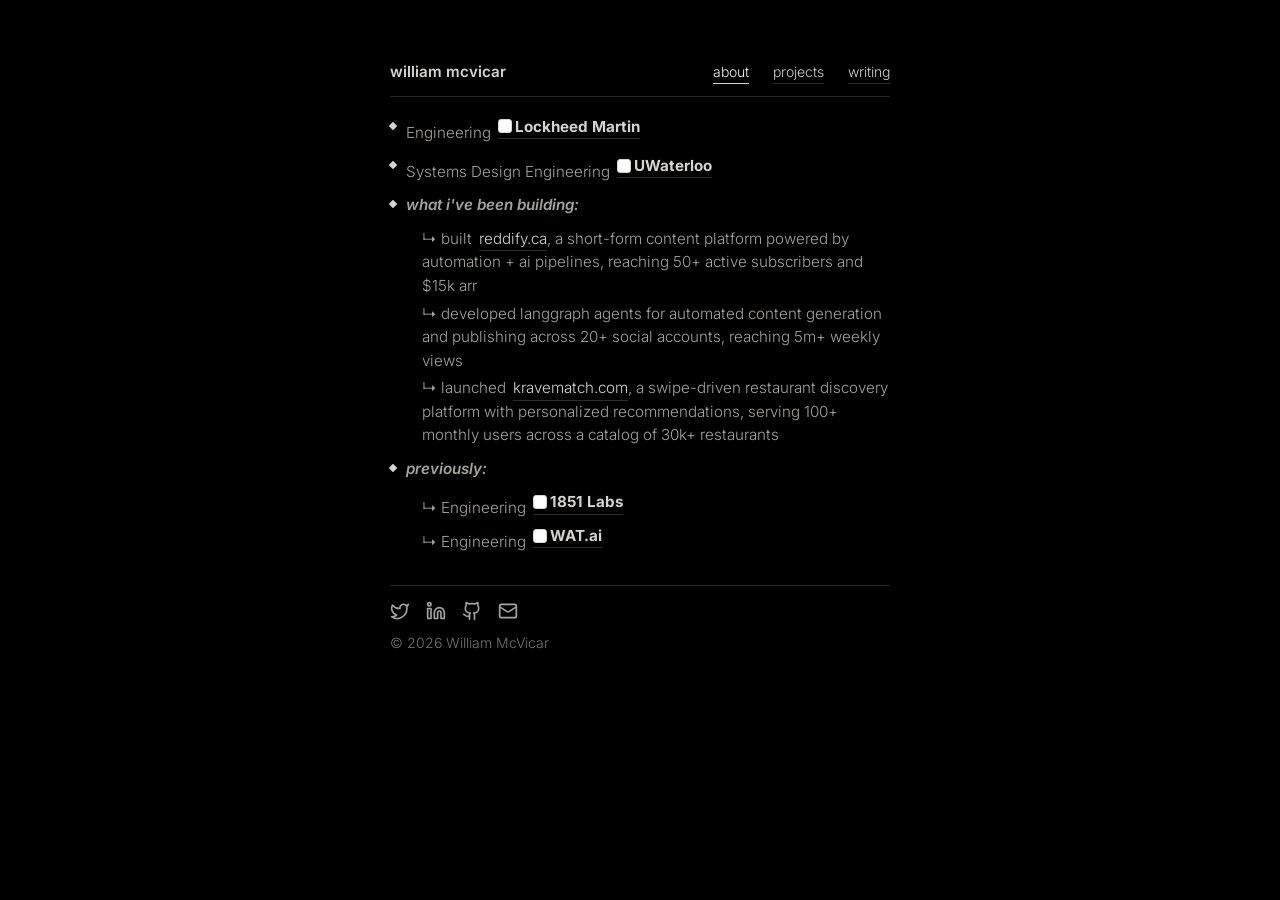
==== index.html @ 71a006a6 "Updated personal website" ====
<!doctype html>
<html lang="en">
  <head>
    <meta charset="UTF-8" />
    <meta name="viewport" content="width=device-width, initial-scale=1.0" />
    <title>William McVicar</title>
    <meta
      name="description"
      content="William McVicar - software engineer focused on AI and product-driven systems."
    />
    <link rel="canonical" href="https://wmcvicar.me" />
    <meta property="og:title" content="William McVicar | Software Engineer" />
    <meta
      property="og:description"
      content="Software engineer focused on AI and product-driven systems."
    />
    <meta property="og:url" content="https://wmcvicar.me" />
    <meta property="og:type" content="website" />
    <meta name="twitter:card" content="summary" />
    <meta name="twitter:title" content="William McVicar | Software Engineer" />
    <meta
      name="twitter:description"
      content="Software engineer focused on AI and product-driven systems."
    />
    <link rel="icon" href="/favicon.svg" type="image/svg+xml" />
    <link rel="preconnect" href="https://fonts.googleapis.com" />
    <link rel="preconnect" href="https://fonts.gstatic.com" crossorigin />
    <link
      href="https://fonts.googleapis.com/css2?family=Inter:wght@400;500;600;700&amp;display=swap"
      rel="stylesheet"
    />
    <link rel="stylesheet" href="./styles.css" />
  </head>
  <body>
    <div class="page">
      <header class="topbar">
        <a class="site-title" href="/">william mcvicar</a>
        <nav>
          <a class="animated-link is-active" href="/">about</a>
          <a class="animated-link" href="/projects/">projects</a>
          <a class="animated-link" href="/blog/">writing</a>
        </nav>
      </header>

      <main>
        <section id="about" class="content">
          <h1 class="sr-only">about william mcvicar</h1>
          <div class="group-block single-line-block">
            <p class="single-line">
              Engineering
              <a
                class="company-link animated-link"
                href="https://www.lockheedmartin.com/en-ca/index.html"
                target="_blank"
                rel="noreferrer"
                ><img
                  class="link-icon"
                  src="https://www.google.com/s2/favicons?sz=64&amp;domain=lockheedmartin.com"
                  alt=""
                /><strong>Lockheed Martin</strong></a
              >
            </p>
          </div>

          <div class="group-block single-line-block">
            <p class="single-line">
              Systems Design Engineering
              <a
                class="company-link animated-link"
                href="https://uwaterloo.ca/"
                target="_blank"
                rel="noreferrer"
                ><img
                  class="link-icon"
                  src="https://www.google.com/s2/favicons?sz=64&amp;domain=uwaterloo.ca"
                  alt=""
                /><strong>UWaterloo</strong></a
              >
            </p>
          </div>

          <div class="group-block">
            <p class="group-label">what i've been building:</p>
            <div class="project-lines">
              <p>
                ↳ built
                <a
                  class="company-link animated-link"
                  href="https://reddify.ca/"
                  target="_blank"
                  rel="noreferrer"
                  >reddify.ca</a
                >, a short-form content platform powered by automation + ai
                pipelines, reaching 50+ active subscribers and $15k arr
              </p>
              <p>
                ↳ developed langgraph agents for automated content generation
                and publishing across 20+ social accounts, reaching 5m+ weekly
                views
              </p>
              <p>
                ↳ launched
                <a
                  class="company-link animated-link"
                  href="https://kravematch.com"
                  target="_blank"
                  rel="noreferrer"
                  >kravematch.com</a
                >, a swipe-driven restaurant discovery platform with
                personalized recommendations, serving 100+ monthly users across
                a catalog of 30k+ restaurants
              </p>
            </div>
          </div>

          <div class="group-block" id="experience">
            <p class="group-label">previously:</p>
            <div class="experience-lines">
              <p>
                ↳ Engineering
                <a
                  class="company-link animated-link"
                  href="https://1851labs.com/"
                  target="_blank"
                  rel="noreferrer"
                  ><img
                    class="link-icon"
                    src="https://www.google.com/s2/favicons?sz=64&amp;domain=1851labs.com"
                    alt=""
                  /><strong>1851 Labs</strong></a
                >
              </p>
              <p>
                ↳ Engineering
                <a
                  class="company-link animated-link"
                  href="https://watai.ca/"
                  target="_blank"
                  rel="noreferrer"
                  ><img
                    class="link-icon"
                    src="https://www.google.com/s2/favicons?sz=64&amp;domain=watai.ca"
                    alt=""
                  /><strong>WAT.ai</strong></a
                >
              </p>
            </div>
          </div>
        </section>
      </main>

      <footer id="contact" class="footer">
        <div class="links">
          <a class="social-link" href="https://x.com/wmcvicar_" aria-label="x" target="_blank" rel="noopener noreferrer">
            <svg class="social-icon" aria-hidden="true" viewBox="0 0 24 24" fill="none" stroke="currentColor" stroke-width="2" stroke-linecap="round" stroke-linejoin="round"><path d="M22 4s-.7 2.1-2 3.4c1.6 10-9.4 17.3-18 11.6 2.2.1 4.4-.6 6-2C3 15.5.5 9.6 3 5c2.2 2.6 5.6 4.1 9 4-.9-4.2 4-6.6 7-3.8 1.1 0 3-1.2 3-1.2z"/></svg>
            <span class="social-label">x</span>
          </a>
          <a class="social-link" href="https://www.linkedin.com/in/william-mcvicar-0531a7324/" aria-label="linkedin" target="_blank" rel="noopener noreferrer">
            <svg class="social-icon" aria-hidden="true" viewBox="0 0 24 24" fill="none" stroke="currentColor" stroke-width="2" stroke-linecap="round" stroke-linejoin="round"><path d="M16 8a6 6 0 0 1 6 6v7h-4v-7a2 2 0 0 0-2-2 2 2 0 0 0-2 2v7h-4v-7a6 6 0 0 1 6-6z"/><rect width="4" height="12" x="2" y="9"/><circle cx="4" cy="4" r="2"/></svg>
            <span class="social-label">linkedin</span>
          </a>
          <a class="social-link" href="https://github.com/wmcv" aria-label="github" target="_blank" rel="noopener noreferrer">
            <svg class="social-icon" aria-hidden="true" viewBox="0 0 24 24" fill="none" stroke="currentColor" stroke-width="2" stroke-linecap="round" stroke-linejoin="round"><path d="M15 22v-4a4.8 4.8 0 0 0-1-3.5c3 0 6-2 6-5.5.08-1.25-.27-2.48-1-3.5.28-1.15.28-2.35 0-3.5 0 0-1 0-3 1.5-2.64-.5-5.36-.5-8 0C6 2 5 2 5 2c-.3 1.15-.3 2.35 0 3.5A5.4 5.4 0 0 0 4 9c0 3.5 3 5.5 6 5.5-.39.49-.68 1.05-.85 1.65-.17.6-.22 1.23-.15 1.85v4"/><path d="M9 18c-4.51 2-5-2-7-2"/></svg>
            <span class="social-label">github</span>
          </a>
          <a class="social-link" href="mailto:wmcvicar@uwaterloo.ca" aria-label="email">
            <svg class="social-icon" aria-hidden="true" viewBox="0 0 24 24" fill="none" stroke="currentColor" stroke-width="2" stroke-linecap="round" stroke-linejoin="round"><rect width="20" height="16" x="2" y="4" rx="2"/><path d="m22 7-8.97 5.7a1.94 1.94 0 0 1-2.06 0L2 7"/></svg>
            <span class="social-label">email</span>
          </a>
        </div>
        <p class="copyright">&copy; <span id="year"></span> William McVicar</p>
      </footer>
    </div>

    <script src="./vector-field-background.js"></script>
    <script src="./script.js"></script>
  </body>
</html>
---- styles.css ----
:root {
  --bg: #000000;
  --dot: #1f2937;
  --surface: #171717;
  --surface-soft: #111111;
  --border: #262626;
  --border-strong: #404040;
  --text: #a8a29e;
  --text-strong: #d6d3d1;
  --text-soft: #78716c;
  --accent: #93a4be;
  --page-width: 500px;
  --page-pad: 24px;
  --font-xs: 0.75rem;
  --font-sm: 0.875rem;
  --font-base: 0.95rem;
  --font-lg: 1.125rem;
  --font-xl: 1.45rem;
  --line: 1.55;
  --radius: 8px;
  --ease: cubic-bezier(0.22, 1, 0.36, 1);
  --duration: 180ms;
}

* {
  box-sizing: border-box;
}

html,
body {
  margin: 0;
  min-height: 100%;
}

html {
  scroll-padding-top: 24px;
  scroll-behavior: smooth;
}

body {
  color: var(--text);
  background-color: var(--bg);
  font-family: "Inter", "Geist", ui-sans-serif, system-ui, -apple-system, BlinkMacSystemFont, "Segoe UI", sans-serif;
  font-size: var(--font-base);
  font-weight: 300;
  line-height: var(--line);
  letter-spacing: 0;
  overflow-x: hidden;
}

.vector-field-background {
  position: fixed;
  inset: 0;
  z-index: 0;
  width: 100%;
  height: 100dvh;
  pointer-events: none;
}

@supports not (height: 100dvh) {
  .vector-field-background {
    height: 100vh;
  }
}

a {
  color: inherit;
}

.page {
  position: relative;
  z-index: 1;
  width: 100%;
  max-width: calc(var(--page-width) + (var(--page-pad) * 2));
  margin-inline: auto;
  padding: 60px var(--page-pad) 28px;
}

.article-page {
  max-width: calc(1000px + (var(--page-pad) * 2));
}

.article-page .topbar,
.article-page .footer {
  max-width: 760px;
  margin-inline: auto;
}

.topbar {
  display: flex;
  align-items: center;
  justify-content: space-between;
  gap: 16px;
  padding-bottom: 12px;
  border-bottom: 1px solid var(--border);
}

.site-title {
  color: var(--text-strong);
  font-size: var(--font-base);
  font-weight: 600;
  text-decoration: none;
  white-space: nowrap;
}

nav {
  display: flex;
  align-items: center;
  justify-content: flex-end;
  flex-wrap: wrap;
  gap: 24px;
}

nav a {
  color: var(--text);
  font-size: var(--font-sm);
  text-decoration: none;
}

.animated-link {
  position: relative;
  display: inline-flex;
  align-items: center;
  color: var(--text-strong);
  text-decoration: none;
  transition: color 300ms ease;
}

.animated-link::after,
.animated-link::before {
  content: "";
  position: absolute;
  left: 0;
  right: 0;
  bottom: -1px;
  height: 1px;
  transform-origin: left;
  pointer-events: none;
}

.animated-link::after {
  background: var(--border-strong);
  opacity: 0.7;
}

.animated-link::before {
  z-index: 1;
  background: var(--text-strong);
  opacity: 0;
  transform: scaleX(0);
}

.animated-link:hover,
.animated-link:focus-visible,
.animated-link.is-active {
  color: #f5f5f4;
}

.animated-link:hover::before,
.animated-link:focus-visible::before {
  opacity: 1;
  animation: sweep 2s ease-in-out infinite;
}

.animated-link.is-active::before {
  opacity: 1;
  transform: scaleX(1);
}

a:focus-visible {
  outline: 1px solid var(--text-strong);
  outline-offset: 4px;
}

.sr-only {
  position: absolute;
  width: 1px;
  height: 1px;
  padding: 0;
  margin: -1px;
  overflow: hidden;
  clip: rect(0, 0, 0, 0);
  white-space: nowrap;
  border: 0;
}

.content {
  margin-top: 18px;
}

.group-block {
  position: relative;
  margin-top: 10px;
  padding-left: 16px;
  border-radius: var(--radius);
  transition: transform var(--duration) var(--ease);
}

.group-block:hover {
  transform: translateX(4px);
}

.group-label,
.single-line {
  margin: 0;
  color: var(--text);
  font-size: var(--font-base);
}

.group-label {
  font-style: italic;
  font-weight: 600;
}

.single-line::before,
.group-label::before {
  content: "";
  position: absolute;
  left: 0;
  top: 0.72em;
  width: 6px;
  height: 6px;
  background: var(--text-strong);
  transform: translateY(-50%) rotate(45deg);
  transition: transform 300ms var(--ease);
}

.group-block:hover .single-line::before,
.group-block:hover .group-label::before {
  transform: translateY(-50%) rotate(90deg);
}

.experience-lines,
.project-lines {
  display: grid;
  gap: 4px;
  margin-top: 10px;
  margin-left: 16px;
}

.experience-lines p,
.project-lines p {
  margin: 0;
  color: var(--text);
  font-size: var(--font-base);
  line-height: var(--line);
}

.company-link {
  margin-left: 0.2rem;
}

.link-icon {
  width: 14px;
  height: 14px;
  margin-right: 0.2rem;
  border: 1px solid var(--text-strong);
  border-radius: 3px;
  background: #ffffff;
  box-shadow: 0 0 0 1px rgba(0, 0, 0, 0.75);
  vertical-align: -2px;
}

.blog-content,
.archive-content,
.article {
  margin-top: 18px;
}

.blog-layout {
  display: grid;
  grid-template-columns: 180px minmax(0, 740px);
  gap: 48px;
  align-items: start;
  max-width: 968px;
  margin-inline: auto;
}

.toc {
  position: sticky;
  width: 180px;
  top: 90px;
  margin-top: 18px;
  color: var(--text-soft);
  font-size: 0.8125rem;
  opacity: 0.74;
}

.blog-layout > .article {
  width: 100%;
}

.toc h3 {
  margin: 0 0 10px;
  color: var(--text);
  font-size: 0.75rem;
  font-weight: 500;
  letter-spacing: 0.04em;
}

.toc nav {
  display: grid;
  gap: 8px;
}

.toc-link {
  position: relative;
  display: block;
  padding: 0 0 0 13px;
  color: var(--text-soft);
  font-size: 0.8125rem;
  font-weight: 500;
  line-height: 1.45;
  text-decoration: none;
  opacity: 0.68;
  transition: color var(--duration) var(--ease), transform var(--duration) var(--ease);
}

.toc-link::before {
  content: "";
  position: absolute;
  left: 0;
  top: 0.72em;
  width: 4px;
  height: 4px;
  border-radius: 999px;
  background: #22c55e;
  opacity: 0;
  transform: translateY(-50%) scale(0.6);
  transition: opacity var(--duration) var(--ease), transform var(--duration) var(--ease);
}

.toc-link:hover,
.toc-link:focus-visible {
  color: var(--text);
  opacity: 1;
  transform: translateX(3px);
}

.toc-link.is-active {
  color: #f5f5f4;
  opacity: 1;
}

.toc-link.is-active::before {
  opacity: 1;
  transform: translateY(-50%) scale(1);
}

.toc-link[data-level="2"] {
  font-weight: 600;
}

.toc-link[data-level="3"] {
  padding-left: 24px;
  font-weight: 400;
}

.toc-link[data-level="3"]::before {
  left: 11px;
}

.page-heading {
  margin: 0;
  color: var(--text-strong);
  font-size: var(--font-xl);
  font-weight: 600;
  line-height: 1.2;
}

.page-subtitle {
  margin: 6px 0 18px;
  color: var(--text);
  font-size: var(--font-sm);
  line-height: var(--line);
}

.post-list {
  display: grid;
  gap: 0;
  padding: 0;
  margin: 0;
  list-style: none;
}

.post-row {
  display: flex;
  align-items: baseline;
  justify-content: space-between;
  gap: 16px;
  padding: 8px 0;
}

.post-title {
  font-size: var(--font-base);
  font-weight: 500;
}

.post-date {
  color: var(--text-soft);
  font-size: var(--font-sm);
  white-space: nowrap;
}

.books-content {
  margin-top: 18px;
}

.book-list {
  display: grid;
}

.book-entry {
  display: grid;
  grid-template-columns: 52px minmax(0, 1fr);
  gap: 18px;
  align-items: start;
  padding: 24px 0;
  border-top: 1px solid var(--border);
}

.book-entry:first-child {
  padding-top: 0;
  border-top: 0;
}

.book-entry:last-child {
  border-bottom: 1px solid var(--border);
}

.book-cover {
  display: block;
  width: 52px !important;
  max-width: 52px;
  height: auto;
  border-radius: 3px;
}

.book-content {
  min-width: 0;
}

.book-heading {
  display: flex;
  align-items: baseline;
  justify-content: space-between;
  gap: 16px;
}

.book-heading h2 {
  margin: 0;
  color: var(--text-strong);
  font-size: var(--font-base);
  font-weight: 600;
  line-height: 1.35;
}

.book-category {
  flex: 0 0 auto;
  color: var(--text-soft);
  font-size: var(--font-xs);
  line-height: 1.35;
}

.book-author {
  margin: 6px 0 0;
  font-size: var(--font-sm);
  line-height: 1.55;
}

.book-author {
  color: var(--text-soft);
}

.book-notes {
  display: grid;
  gap: 4px;
  margin: 10px 0 0;
  padding-left: 17px;
  color: var(--text);
  font-size: var(--font-sm);
  line-height: 1.55;
  text-wrap: pretty;
}

.book-notes li::marker {
  color: var(--text-soft);
}

.project-card-list {
  display: grid;
  gap: 16px;
}

.project-card {
  overflow: hidden;
  border: 1px solid var(--border);
  border-radius: var(--radius);
  background: var(--surface);
  transition: border-color var(--duration) var(--ease), transform var(--duration) var(--ease);
}

.project-card:hover {
  border-color: var(--border-strong);
  transform: translateY(-2px);
}

.project-media {
  display: block;
  height: 250px;
  overflow: hidden;
  background:
    linear-gradient(135deg, rgba(31, 41, 55, 0.36), rgba(23, 23, 23, 0.2)),
    radial-gradient(circle, rgba(148, 163, 184, 0.12) 1px, transparent 1px);
  background-size: auto, 14px 14px;
  border-bottom: 1px solid var(--border);
  text-decoration: none;
  transition: height 500ms var(--ease);
}

.project-card:hover .project-media {
  height: 275px;
}

.project-media video {
  display: block;
  width: 100%;
  height: 100%;
  object-fit: contain;
  object-position: center;
}

.project-category {
  margin: 0 0 4px;
  color: var(--text-soft);
  font-size: var(--font-xs);
}

.project-info {
  padding: 14px;
  background: var(--surface-soft);
}

.project-head {
  display: flex;
  align-items: center;
  justify-content: space-between;
  gap: 12px;
}

.project-head h2 {
  margin: 0;
  color: var(--text-strong);
  font-size: var(--font-lg);
  font-weight: 600;
  line-height: 1.25;
}

.project-actions {
  display: flex;
  gap: 6px;
}

.icon-link {
  display: inline-grid;
  place-items: center;
  width: 24px;
  height: 24px;
  border: 1px solid var(--border);
  border-radius: 6px;
  color: var(--text);
  font-size: var(--font-xs);
  text-decoration: none;
  transition: color var(--duration) var(--ease), border-color var(--duration) var(--ease), transform 500ms var(--ease);
}

.icon-link:hover,
.icon-link:focus-visible {
  color: var(--text-strong);
  border-color: var(--border-strong);
  transform: scale(1.08);
}

.action-icon {
  width: 14px;
  height: 14px;
}

.project-info p {
  margin: 8px 0 0;
  color: var(--text);
  font-size: var(--font-sm);
  line-height: 1.5;
}

.project-info .project-category {
  margin-top: 0;
}

.project-info .project-meta {
  color: var(--text-soft);
  font-size: var(--font-xs);
}

strong {
  color: inherit;
  font-weight: 700;
}

.back-link {
  margin-bottom: 18px;
  color: var(--text);
  font-size: var(--font-sm);
}

.article-header {
  padding-bottom: 16px;
  margin-bottom: 16px;
  border-bottom: 1px solid var(--border);
}

.article h1 {
  margin: 0;
  color: var(--text-strong);
  font-size: 1.8rem;
  font-weight: 600;
  line-height: 1.2;
}

.article-header p {
  margin: 8px 0 0;
  color: var(--text);
  font-size: var(--font-base);
  line-height: var(--line);
}

.article-meta {
  display: flex;
  flex-wrap: wrap;
  gap: 10px;
  margin-top: 10px;
  color: var(--text-soft);
  font-size: var(--font-sm);
}

.notice {
  padding: 10px 12px;
  border: 1px solid var(--border);
  border-radius: var(--radius);
  margin: 0 0 22px;
  background: var(--surface-soft);
  color: var(--text);
  font-size: var(--font-sm);
}

.article section {
  margin-top: 26px;
}

.article h2,
.article h3 {
  color: var(--text-strong);
  font-weight: 600;
  line-height: 1.3;
  scroll-margin-top: 100px;
}

.article h2 {
  margin: 0 0 8px;
  font-size: 1.2rem;
}

.article h3 {
  margin: 18px 0 8px;
  font-size: 1.05rem;
}

.article p,
.article li,
.article td,
.article th {
  color: var(--text);
  font-size: var(--font-base);
  line-height: 1.7;
}

.article p {
  margin: 0 0 12px;
}

.article ul,
.article ol {
  margin: 8px 0 0;
  padding-left: 20px;
}

.article code {
  border: 1px solid var(--border);
  border-radius: 4px;
  padding: 0.12rem 0.28rem;
  background: var(--surface-soft);
  color: var(--text-strong);
  font-family: ui-monospace, SFMono-Regular, Menlo, Monaco, Consolas, "Liberation Mono", monospace;
  font-size: 0.86em;
}

.article pre {
  overflow-x: auto;
  padding: 12px;
  border: 1px solid var(--border);
  border-radius: var(--radius);
  background: var(--surface-soft);
}

.article pre code {
  border: 0;
  padding: 0;
  background: transparent;
}

.article blockquote {
  margin: 16px 0;
  padding-left: 14px;
  border-left: 2px solid var(--border-strong);
  color: var(--text);
  font-style: italic;
}

.article-figure {
  margin: 16px 0;
}

.figure-placeholder {
  display: grid;
  min-height: 180px;
  place-items: center;
  border: 1px solid var(--border);
  border-radius: var(--radius);
  background:
    linear-gradient(135deg, rgba(31, 41, 55, 0.35), rgba(23, 23, 23, 0.35)),
    radial-gradient(circle, rgba(214, 211, 209, 0.12) 1px, transparent 1px);
  background-size: auto, 14px 14px;
  color: var(--text-soft);
  font-size: var(--font-sm);
}

figcaption {
  margin-top: 6px;
  color: var(--text-soft);
  font-size: var(--font-xs);
}

.table-wrap {
  overflow-x: auto;
}

table {
  width: 100%;
  min-width: 420px;
  border-collapse: collapse;
  font-size: var(--font-sm);
}

th,
td {
  padding: 8px;
  border: 1px solid var(--border);
  text-align: left;
}

th {
  color: var(--text-strong);
  font-weight: 600;
}

.footer {
  margin-top: 32px;
  padding-top: 14px;
  border-top: 1px solid var(--border);
}

.links {
  display: flex;
  flex-wrap: wrap;
  gap: 16px;
}

.social-link {
  display: inline-flex;
  align-items: center;
  color: var(--text);
  font-size: var(--font-sm);
  text-decoration: none;
  transition: color var(--duration) var(--ease);
}

.social-link:hover,
.social-link:focus-visible {
  color: var(--text-strong);
}

.social-icon {
  width: 20px;
  height: 20px;
  transition: transform 500ms var(--ease);
}

.social-link:hover .social-icon,
.social-link:focus-visible .social-icon {
  transform: scale(1.1);
}

.social-label {
  display: inline-block;
  max-width: 0;
  overflow: hidden;
  opacity: 0;
  white-space: nowrap;
  transition: max-width 500ms var(--ease), margin-left 500ms var(--ease), opacity 500ms var(--ease);
}

.social-link:hover .social-label,
.social-link:focus-visible .social-label {
  max-width: 80px;
  margin-left: 8px;
  opacity: 1;
}

.copyright {
  margin: 10px 0 0;
  color: var(--text-soft);
  font-size: var(--font-sm);
}

@keyframes sweep {
  0% {
    transform: scaleX(0);
    transform-origin: left;
  }
  50% {
    transform: scaleX(1);
    transform-origin: left;
  }
  50.1% {
    transform: scaleX(1);
    transform-origin: right;
  }
  100% {
    transform: scaleX(0);
    transform-origin: right;
  }
}

@media (max-width: 680px) {
  :root {
    --page-pad: 20px;
    --font-base: 1rem;
    --font-sm: 0.92rem;
  }

  .page {
    padding-top: 28px;
  }

  .topbar {
    align-items: flex-start;
    flex-direction: column;
  }

  nav {
    justify-content: flex-start;
    gap: 16px;
  }

  .post-row {
    align-items: flex-start;
    flex-direction: column;
    gap: 2px;
  }

  .book-heading {
    align-items: flex-start;
    flex-direction: column;
    gap: 2px;
  }

  .book-entry {
    grid-template-columns: 44px minmax(0, 1fr);
    gap: 14px;
  }

  .book-cover {
    width: 44px !important;
    max-width: 44px;
  }
}

@media (max-width: 360px) {
  .book-entry {
    grid-template-columns: 1fr;
    gap: 12px;
  }

  .book-cover {
    width: 52px !important;
    max-width: 52px;
  }
}

@media (max-width: 1180px) {
  .article-page {
    max-width: calc(100% - (var(--page-pad) * 2));
  }

  .blog-layout {
    grid-template-columns: 160px minmax(0, 1fr);
    gap: 32px;
    max-width: 100%;
  }

  .toc {
    width: 160px;
    font-size: 0.8125rem;
  }

  .toc-link {
    font-size: 0.8125rem;
  }
}

@media (max-width: 999px) {
  .article-page {
    max-width: calc(var(--page-width) + (var(--page-pad) * 2));
  }

  .blog-layout {
    display: block;
  }

  .toc {
    display: none;
  }
}

@media (prefers-reduced-motion: reduce) {
  *,
  *::before,
  *::after {
    scroll-behavior: auto !important;
    transition-duration: 0.01ms !important;
    animation-duration: 0.01ms !important;
    animation-iteration-count: 1 !important;
  }

  .animated-link:hover::before,
  .animated-link:focus-visible::before {
    transform: scaleX(1);
  }

  .group-block:hover,
  .project-card:hover {
    transform: none;
  }

  .project-card:hover .project-media {
    height: 250px;
  }
}
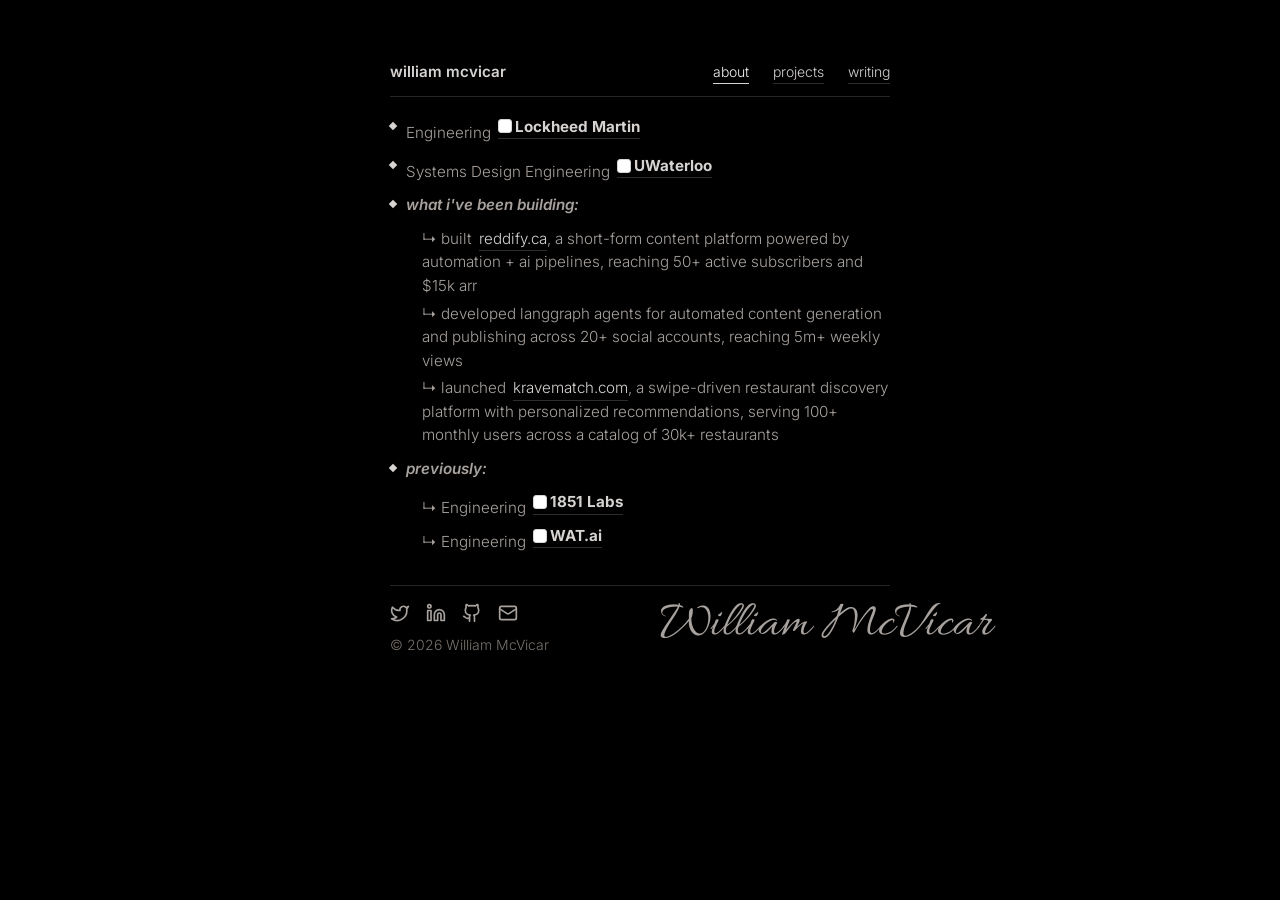
==== commit c8a7f266: "updated personal website" ====
--- a/index.html
+++ b/index.html
@@ -26,7 +26,7 @@
     <link rel="preconnect" href="https://fonts.googleapis.com" />
     <link rel="preconnect" href="https://fonts.gstatic.com" crossorigin />
     <link
-      href="https://fonts.googleapis.com/css2?family=Inter:wght@400;500;600;700&amp;display=swap"
+      href="https://fonts.googleapis.com/css2?family=Allura&amp;family=Inter:wght@400;500;600;700&amp;display=swap"
       rel="stylesheet"
     />
     <link rel="stylesheet" href="./styles.css" />
@@ -150,25 +150,31 @@
       </main>
 
       <footer id="contact" class="footer">
-        <div class="links">
-          <a class="social-link" href="https://x.com/wmcvicar_" aria-label="x" target="_blank" rel="noopener noreferrer">
-            <svg class="social-icon" aria-hidden="true" viewBox="0 0 24 24" fill="none" stroke="currentColor" stroke-width="2" stroke-linecap="round" stroke-linejoin="round"><path d="M22 4s-.7 2.1-2 3.4c1.6 10-9.4 17.3-18 11.6 2.2.1 4.4-.6 6-2C3 15.5.5 9.6 3 5c2.2 2.6 5.6 4.1 9 4-.9-4.2 4-6.6 7-3.8 1.1 0 3-1.2 3-1.2z"/></svg>
-            <span class="social-label">x</span>
-          </a>
-          <a class="social-link" href="https://www.linkedin.com/in/william-mcvicar-0531a7324/" aria-label="linkedin" target="_blank" rel="noopener noreferrer">
-            <svg class="social-icon" aria-hidden="true" viewBox="0 0 24 24" fill="none" stroke="currentColor" stroke-width="2" stroke-linecap="round" stroke-linejoin="round"><path d="M16 8a6 6 0 0 1 6 6v7h-4v-7a2 2 0 0 0-2-2 2 2 0 0 0-2 2v7h-4v-7a6 6 0 0 1 6-6z"/><rect width="4" height="12" x="2" y="9"/><circle cx="4" cy="4" r="2"/></svg>
-            <span class="social-label">linkedin</span>
-          </a>
-          <a class="social-link" href="https://github.com/wmcv" aria-label="github" target="_blank" rel="noopener noreferrer">
-            <svg class="social-icon" aria-hidden="true" viewBox="0 0 24 24" fill="none" stroke="currentColor" stroke-width="2" stroke-linecap="round" stroke-linejoin="round"><path d="M15 22v-4a4.8 4.8 0 0 0-1-3.5c3 0 6-2 6-5.5.08-1.25-.27-2.48-1-3.5.28-1.15.28-2.35 0-3.5 0 0-1 0-3 1.5-2.64-.5-5.36-.5-8 0C6 2 5 2 5 2c-.3 1.15-.3 2.35 0 3.5A5.4 5.4 0 0 0 4 9c0 3.5 3 5.5 6 5.5-.39.49-.68 1.05-.85 1.65-.17.6-.22 1.23-.15 1.85v4"/><path d="M9 18c-4.51 2-5-2-7-2"/></svg>
-            <span class="social-label">github</span>
-          </a>
-          <a class="social-link" href="mailto:wmcvicar@uwaterloo.ca" aria-label="email">
-            <svg class="social-icon" aria-hidden="true" viewBox="0 0 24 24" fill="none" stroke="currentColor" stroke-width="2" stroke-linecap="round" stroke-linejoin="round"><rect width="20" height="16" x="2" y="4" rx="2"/><path d="m22 7-8.97 5.7a1.94 1.94 0 0 1-2.06 0L2 7"/></svg>
-            <span class="social-label">email</span>
-          </a>
+        <div class="footer-details">
+          <div class="links">
+            <a class="social-link" href="https://x.com/wmcvicar_" aria-label="x" target="_blank" rel="noopener noreferrer">
+              <svg class="social-icon" aria-hidden="true" viewBox="0 0 24 24" fill="none" stroke="currentColor" stroke-width="2" stroke-linecap="round" stroke-linejoin="round"><path d="M22 4s-.7 2.1-2 3.4c1.6 10-9.4 17.3-18 11.6 2.2.1 4.4-.6 6-2C3 15.5.5 9.6 3 5c2.2 2.6 5.6 4.1 9 4-.9-4.2 4-6.6 7-3.8 1.1 0 3-1.2 3-1.2z"/></svg>
+              <span class="social-label">x</span>
+            </a>
+            <a class="social-link" href="https://www.linkedin.com/in/william-mcvicar-0531a7324/" aria-label="linkedin" target="_blank" rel="noopener noreferrer">
+              <svg class="social-icon" aria-hidden="true" viewBox="0 0 24 24" fill="none" stroke="currentColor" stroke-width="2" stroke-linecap="round" stroke-linejoin="round"><path d="M16 8a6 6 0 0 1 6 6v7h-4v-7a2 2 0 0 0-2-2 2 2 0 0 0-2 2v7h-4v-7a6 6 0 0 1 6-6z"/><rect width="4" height="12" x="2" y="9"/><circle cx="4" cy="4" r="2"/></svg>
+              <span class="social-label">linkedin</span>
+            </a>
+            <a class="social-link" href="https://github.com/wmcv" aria-label="github" target="_blank" rel="noopener noreferrer">
+              <svg class="social-icon" aria-hidden="true" viewBox="0 0 24 24" fill="none" stroke="currentColor" stroke-width="2" stroke-linecap="round" stroke-linejoin="round"><path d="M15 22v-4a4.8 4.8 0 0 0-1-3.5c3 0 6-2 6-5.5.08-1.25-.27-2.48-1-3.5.28-1.15.28-2.35 0-3.5 0 0-1 0-3 1.5-2.64-.5-5.36-.5-8 0C6 2 5 2 5 2c-.3 1.15-.3 2.35 0 3.5A5.4 5.4 0 0 0 4 9c0 3.5 3 5.5 6 5.5-.39.49-.68 1.05-.85 1.65-.17.6-.22 1.23-.15 1.85v4"/><path d="M9 18c-4.51 2-5-2-7-2"/></svg>
+              <span class="social-label">github</span>
+            </a>
+            <a class="social-link" href="mailto:wmcvicar@uwaterloo.ca" aria-label="email">
+              <svg class="social-icon" aria-hidden="true" viewBox="0 0 24 24" fill="none" stroke="currentColor" stroke-width="2" stroke-linecap="round" stroke-linejoin="round"><rect width="20" height="16" x="2" y="4" rx="2"/><path d="m22 7-8.97 5.7a1.94 1.94 0 0 1-2.06 0L2 7"/></svg>
+              <span class="social-label">email</span>
+            </a>
+          </div>
+          <p class="copyright">&copy; <span id="year"></span> William McVicar</p>
         </div>
-        <p class="copyright">&copy; <span id="year"></span> William McVicar</p>
+        <div class="signature" tabindex="0" role="img" aria-label="Signed William McVicar">
+          <span class="signature-text" aria-hidden="true">William McVicar</span>
+          <span class="signature-pen" aria-hidden="true"></span>
+        </div>
       </footer>
     </div>
 
@@ -178,4 +184,3 @@
 </html>
 
 
-
--- a/styles.css
+++ b/styles.css
@@ -774,9 +774,17 @@
 }
 
 .footer {
+  display: flex;
+  align-items: center;
+  justify-content: space-between;
+  gap: 24px;
   margin-top: 32px;
   padding-top: 14px;
   border-top: 1px solid var(--border);
+}
+
+.footer-details {
+  flex: 0 0 auto;
 }
 
 .links {
@@ -832,6 +840,73 @@
   font-size: var(--font-sm);
 }
 
+.signature {
+  position: relative;
+  flex: 1 1 210px;
+  max-width: 230px;
+  color: var(--text);
+  cursor: default;
+  text-align: right;
+}
+
+.signature:focus-visible {
+  border-radius: 4px;
+  outline: 1px solid var(--text-strong);
+  outline-offset: 5px;
+}
+
+.signature-text {
+  display: inline-block;
+  padding: 0 8px 7px 0;
+  clip-path: inset(0 100% 0 0);
+  font-family: "Allura", "Brush Script MT", cursive;
+  font-size: clamp(2.2rem, 8vw, 3.2rem);
+  line-height: 1;
+  white-space: nowrap;
+  will-change: clip-path;
+}
+
+.signature-pen {
+  position: absolute;
+  right: 100%;
+  bottom: 13px;
+  width: 3px;
+  height: 3px;
+  border-radius: 50%;
+  background: var(--text-strong);
+  box-shadow: 0 0 7px rgba(214, 211, 209, 0.7);
+  opacity: 0;
+}
+
+.signature.is-writing .signature-text {
+  animation: write-signature 2.4s cubic-bezier(0.3, 0, 0.2, 1) forwards;
+}
+
+.signature.is-writing .signature-pen {
+  animation: guide-signature 2.4s cubic-bezier(0.3, 0, 0.2, 1) forwards;
+}
+
+@keyframes write-signature {
+  to {
+    clip-path: inset(0 0 0 0);
+  }
+}
+
+@keyframes guide-signature {
+  0% {
+    right: 100%;
+    opacity: 0;
+  }
+  5%,
+  92% {
+    opacity: 1;
+  }
+  100% {
+    right: 3px;
+    opacity: 0;
+  }
+}
+
 @keyframes sweep {
   0% {
     transform: scaleX(0);
@@ -867,6 +942,19 @@
     flex-direction: column;
   }
 
+  .footer {
+    align-items: flex-start;
+  }
+
+  .signature {
+    flex-basis: 180px;
+    max-width: 200px;
+  }
+
+  .signature-text {
+    font-size: 2.25rem;
+  }
+
   nav {
     justify-content: flex-start;
     gap: 16px;
@@ -896,6 +984,17 @@
 }
 
 @media (max-width: 360px) {
+  .footer {
+    flex-direction: column;
+  }
+
+  .signature {
+    width: 100%;
+    max-width: none;
+    flex-basis: auto;
+    text-align: left;
+  }
+
   .book-entry {
     grid-template-columns: 1fr;
     gap: 12px;
@@ -965,4 +1064,12 @@
   .project-card:hover .project-media {
     height: 250px;
   }
-}
+
+  .signature-text {
+    clip-path: none;
+  }
+
+  .signature-pen {
+    display: none;
+  }
+}
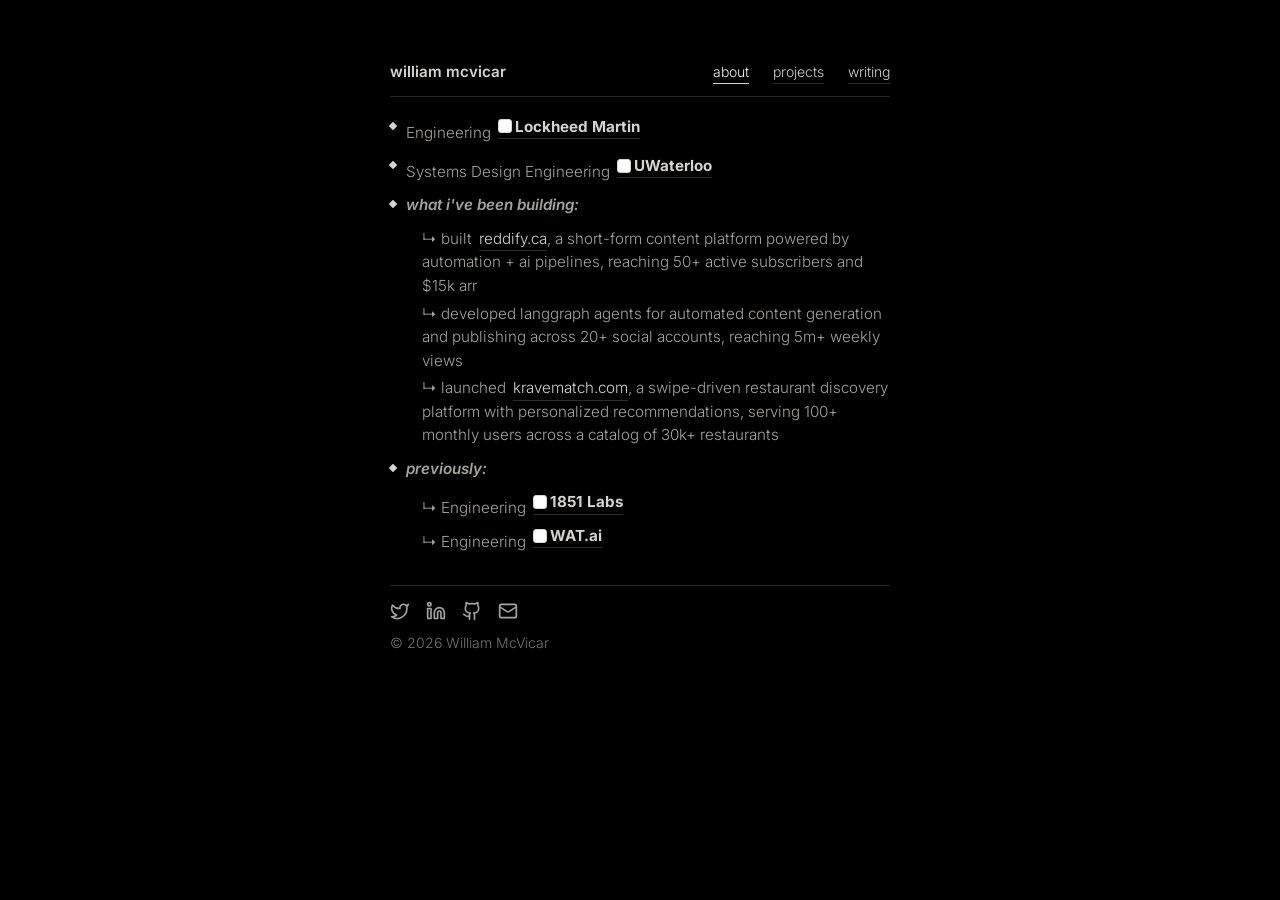
==== commit eab52ff0: "Updated" ====
--- a/index.html
+++ b/index.html
@@ -26,7 +26,7 @@
     <link rel="preconnect" href="https://fonts.googleapis.com" />
     <link rel="preconnect" href="https://fonts.gstatic.com" crossorigin />
     <link
-      href="https://fonts.googleapis.com/css2?family=Allura&amp;family=Inter:wght@400;500;600;700&amp;display=swap"
+      href="https://fonts.googleapis.com/css2?family=Inter:wght@400;500;600;700&amp;display=swap"
       rel="stylesheet"
     />
     <link rel="stylesheet" href="./styles.css" />
@@ -149,32 +149,27 @@
         </section>
       </main>
 
+      
       <footer id="contact" class="footer">
-        <div class="footer-details">
-          <div class="links">
-            <a class="social-link" href="https://x.com/wmcvicar_" aria-label="x" target="_blank" rel="noopener noreferrer">
-              <svg class="social-icon" aria-hidden="true" viewBox="0 0 24 24" fill="none" stroke="currentColor" stroke-width="2" stroke-linecap="round" stroke-linejoin="round"><path d="M22 4s-.7 2.1-2 3.4c1.6 10-9.4 17.3-18 11.6 2.2.1 4.4-.6 6-2C3 15.5.5 9.6 3 5c2.2 2.6 5.6 4.1 9 4-.9-4.2 4-6.6 7-3.8 1.1 0 3-1.2 3-1.2z"/></svg>
-              <span class="social-label">x</span>
-            </a>
-            <a class="social-link" href="https://www.linkedin.com/in/william-mcvicar-0531a7324/" aria-label="linkedin" target="_blank" rel="noopener noreferrer">
-              <svg class="social-icon" aria-hidden="true" viewBox="0 0 24 24" fill="none" stroke="currentColor" stroke-width="2" stroke-linecap="round" stroke-linejoin="round"><path d="M16 8a6 6 0 0 1 6 6v7h-4v-7a2 2 0 0 0-2-2 2 2 0 0 0-2 2v7h-4v-7a6 6 0 0 1 6-6z"/><rect width="4" height="12" x="2" y="9"/><circle cx="4" cy="4" r="2"/></svg>
-              <span class="social-label">linkedin</span>
-            </a>
-            <a class="social-link" href="https://github.com/wmcv" aria-label="github" target="_blank" rel="noopener noreferrer">
-              <svg class="social-icon" aria-hidden="true" viewBox="0 0 24 24" fill="none" stroke="currentColor" stroke-width="2" stroke-linecap="round" stroke-linejoin="round"><path d="M15 22v-4a4.8 4.8 0 0 0-1-3.5c3 0 6-2 6-5.5.08-1.25-.27-2.48-1-3.5.28-1.15.28-2.35 0-3.5 0 0-1 0-3 1.5-2.64-.5-5.36-.5-8 0C6 2 5 2 5 2c-.3 1.15-.3 2.35 0 3.5A5.4 5.4 0 0 0 4 9c0 3.5 3 5.5 6 5.5-.39.49-.68 1.05-.85 1.65-.17.6-.22 1.23-.15 1.85v4"/><path d="M9 18c-4.51 2-5-2-7-2"/></svg>
-              <span class="social-label">github</span>
-            </a>
-            <a class="social-link" href="mailto:wmcvicar@uwaterloo.ca" aria-label="email">
-              <svg class="social-icon" aria-hidden="true" viewBox="0 0 24 24" fill="none" stroke="currentColor" stroke-width="2" stroke-linecap="round" stroke-linejoin="round"><rect width="20" height="16" x="2" y="4" rx="2"/><path d="m22 7-8.97 5.7a1.94 1.94 0 0 1-2.06 0L2 7"/></svg>
-              <span class="social-label">email</span>
-            </a>
-          </div>
-          <p class="copyright">&copy; <span id="year"></span> William McVicar</p>
+        <div class="links">
+          <a class="social-link" href="https://x.com/wmcvicar_" aria-label="x" target="_blank" rel="noopener noreferrer">
+            <svg class="social-icon" aria-hidden="true" viewBox="0 0 24 24" fill="none" stroke="currentColor" stroke-width="2" stroke-linecap="round" stroke-linejoin="round"><path d="M22 4s-.7 2.1-2 3.4c1.6 10-9.4 17.3-18 11.6 2.2.1 4.4-.6 6-2C3 15.5.5 9.6 3 5c2.2 2.6 5.6 4.1 9 4-.9-4.2 4-6.6 7-3.8 1.1 0 3-1.2 3-1.2z"/></svg>
+            <span class="social-label">x</span>
+          </a>
+          <a class="social-link" href="https://www.linkedin.com/in/william-mcvicar-0531a7324/" aria-label="linkedin" target="_blank" rel="noopener noreferrer">
+            <svg class="social-icon" aria-hidden="true" viewBox="0 0 24 24" fill="none" stroke="currentColor" stroke-width="2" stroke-linecap="round" stroke-linejoin="round"><path d="M16 8a6 6 0 0 1 6 6v7h-4v-7a2 2 0 0 0-2-2 2 2 0 0 0-2 2v7h-4v-7a6 6 0 0 1 6-6z"/><rect width="4" height="12" x="2" y="9"/><circle cx="4" cy="4" r="2"/></svg>
+            <span class="social-label">linkedin</span>
+          </a>
+          <a class="social-link" href="https://github.com/wmcv" aria-label="github" target="_blank" rel="noopener noreferrer">
+            <svg class="social-icon" aria-hidden="true" viewBox="0 0 24 24" fill="none" stroke="currentColor" stroke-width="2" stroke-linecap="round" stroke-linejoin="round"><path d="M15 22v-4a4.8 4.8 0 0 0-1-3.5c3 0 6-2 6-5.5.08-1.25-.27-2.48-1-3.5.28-1.15.28-2.35 0-3.5 0 0-1 0-3 1.5-2.64-.5-5.36-.5-8 0C6 2 5 2 5 2c-.3 1.15-.3 2.35 0 3.5A5.4 5.4 0 0 0 4 9c0 3.5 3 5.5 6 5.5-.39.49-.68 1.05-.85 1.65-.17.6-.22 1.23-.15 1.85v4"/><path d="M9 18c-4.51 2-5-2-7-2"/></svg>
+            <span class="social-label">github</span>
+          </a>
+          <a class="social-link" href="mailto:wmcvicar@uwaterloo.ca" aria-label="email">
+            <svg class="social-icon" aria-hidden="true" viewBox="0 0 24 24" fill="none" stroke="currentColor" stroke-width="2" stroke-linecap="round" stroke-linejoin="round"><rect width="20" height="16" x="2" y="4" rx="2"/><path d="m22 7-8.97 5.7a1.94 1.94 0 0 1-2.06 0L2 7"/></svg>
+            <span class="social-label">email</span>
+          </a>
         </div>
-        <div class="signature" tabindex="0" role="img" aria-label="Signed William McVicar">
-          <span class="signature-text" aria-hidden="true">William McVicar</span>
-          <span class="signature-pen" aria-hidden="true"></span>
-        </div>
+        <p class="copyright">&copy; <span id="year"></span> William McVicar</p>
       </footer>
     </div>
 
@@ -184,3 +179,4 @@
 </html>
 
 
+
--- a/styles.css
+++ b/styles.css
@@ -774,17 +774,9 @@
 }
 
 .footer {
-  display: flex;
-  align-items: center;
-  justify-content: space-between;
-  gap: 24px;
   margin-top: 32px;
   padding-top: 14px;
   border-top: 1px solid var(--border);
-}
-
-.footer-details {
-  flex: 0 0 auto;
 }
 
 .links {
@@ -840,73 +832,6 @@
   font-size: var(--font-sm);
 }
 
-.signature {
-  position: relative;
-  flex: 1 1 210px;
-  max-width: 230px;
-  color: var(--text);
-  cursor: default;
-  text-align: right;
-}
-
-.signature:focus-visible {
-  border-radius: 4px;
-  outline: 1px solid var(--text-strong);
-  outline-offset: 5px;
-}
-
-.signature-text {
-  display: inline-block;
-  padding: 0 8px 7px 0;
-  clip-path: inset(0 100% 0 0);
-  font-family: "Allura", "Brush Script MT", cursive;
-  font-size: clamp(2.2rem, 8vw, 3.2rem);
-  line-height: 1;
-  white-space: nowrap;
-  will-change: clip-path;
-}
-
-.signature-pen {
-  position: absolute;
-  right: 100%;
-  bottom: 13px;
-  width: 3px;
-  height: 3px;
-  border-radius: 50%;
-  background: var(--text-strong);
-  box-shadow: 0 0 7px rgba(214, 211, 209, 0.7);
-  opacity: 0;
-}
-
-.signature.is-writing .signature-text {
-  animation: write-signature 2.4s cubic-bezier(0.3, 0, 0.2, 1) forwards;
-}
-
-.signature.is-writing .signature-pen {
-  animation: guide-signature 2.4s cubic-bezier(0.3, 0, 0.2, 1) forwards;
-}
-
-@keyframes write-signature {
-  to {
-    clip-path: inset(0 0 0 0);
-  }
-}
-
-@keyframes guide-signature {
-  0% {
-    right: 100%;
-    opacity: 0;
-  }
-  5%,
-  92% {
-    opacity: 1;
-  }
-  100% {
-    right: 3px;
-    opacity: 0;
-  }
-}
-
 @keyframes sweep {
   0% {
     transform: scaleX(0);
@@ -942,19 +867,6 @@
     flex-direction: column;
   }
 
-  .footer {
-    align-items: flex-start;
-  }
-
-  .signature {
-    flex-basis: 180px;
-    max-width: 200px;
-  }
-
-  .signature-text {
-    font-size: 2.25rem;
-  }
-
   nav {
     justify-content: flex-start;
     gap: 16px;
@@ -984,17 +896,6 @@
 }
 
 @media (max-width: 360px) {
-  .footer {
-    flex-direction: column;
-  }
-
-  .signature {
-    width: 100%;
-    max-width: none;
-    flex-basis: auto;
-    text-align: left;
-  }
-
   .book-entry {
     grid-template-columns: 1fr;
     gap: 12px;
@@ -1064,12 +965,4 @@
   .project-card:hover .project-media {
     height: 250px;
   }
-
-  .signature-text {
-    clip-path: none;
-  }
-
-  .signature-pen {
-    display: none;
-  }
-}
+}
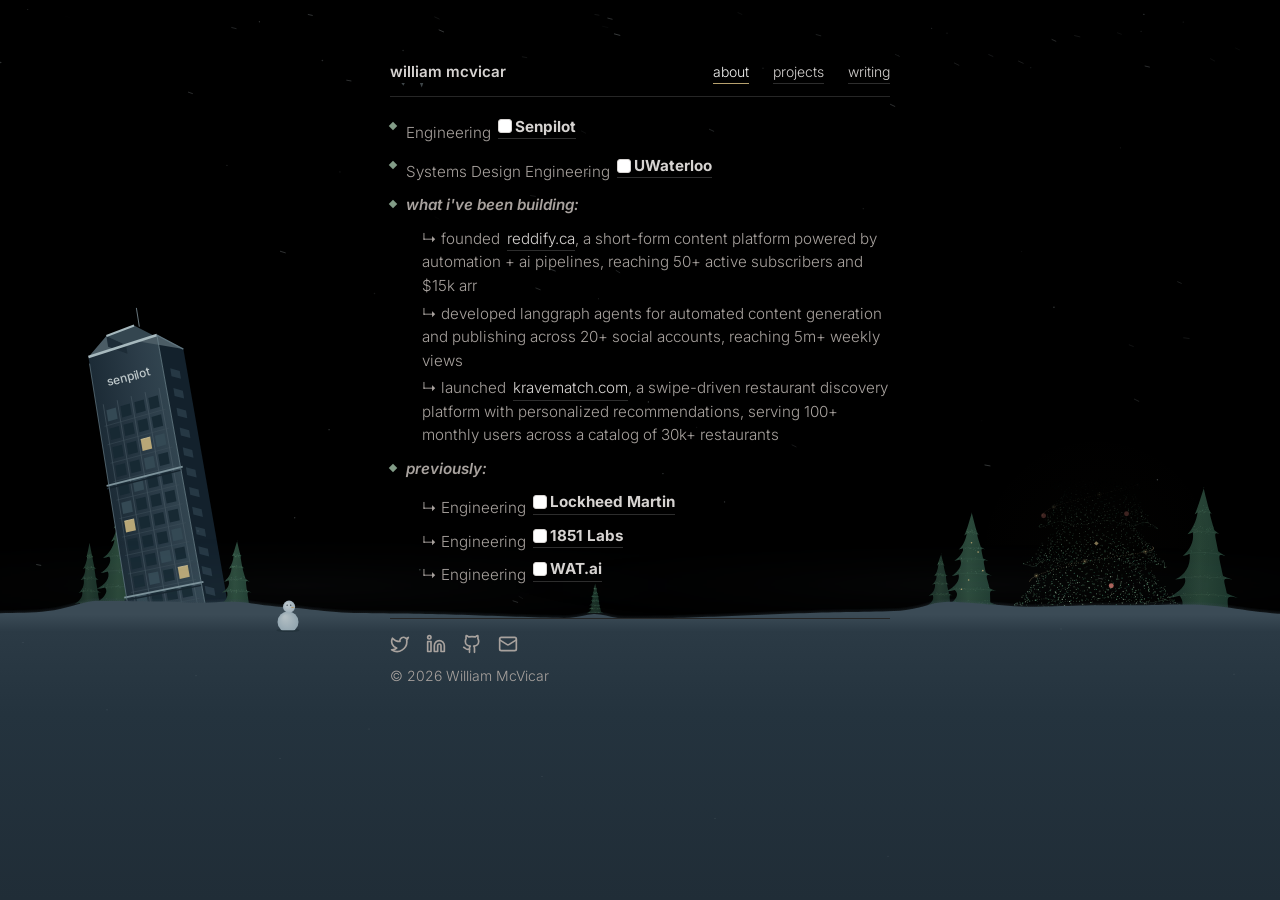
==== commit ef6b4e62: "Added christmas theme" ====
--- a/index.html
+++ b/index.html
@@ -30,6 +30,7 @@
       rel="stylesheet"
     />
     <link rel="stylesheet" href="./styles.css" />
+    <link rel="stylesheet" href="./seasonal.css" />
   </head>
   <body>
     <div class="page">
@@ -50,14 +51,14 @@
               Engineering
               <a
                 class="company-link animated-link"
-                href="https://www.lockheedmartin.com/en-ca/index.html"
+                href="https://www.senpilot.com/"
                 target="_blank"
                 rel="noreferrer"
                 ><img
                   class="link-icon"
-                  src="https://www.google.com/s2/favicons?sz=64&amp;domain=lockheedmartin.com"
+                  src="https://www.google.com/s2/favicons?sz=64&amp;domain=senpilot.com"
                   alt=""
-                /><strong>Lockheed Martin</strong></a
+                /><strong>Senpilot</strong></a
               >
             </p>
           </div>
@@ -83,7 +84,7 @@
             <p class="group-label">what i've been building:</p>
             <div class="project-lines">
               <p>
-                ↳ built
+                ↳ founded
                 <a
                   class="company-link animated-link"
                   href="https://reddify.ca/"
@@ -116,6 +117,20 @@
           <div class="group-block" id="experience">
             <p class="group-label">previously:</p>
             <div class="experience-lines">
+              <p>
+                ↳ Engineering
+                <a
+                  class="company-link animated-link"
+                  href="https://www.lockheedmartin.com/en-ca/index.html"
+                  target="_blank"
+                  rel="noreferrer"
+                  ><img
+                    class="link-icon"
+                    src="https://www.google.com/s2/favicons?sz=64&amp;domain=lockheedmartin.com"
+                    alt=""
+                  /><strong>Lockheed Martin</strong></a
+                >
+              </p>
               <p>
                 ↳ Engineering
                 <a
@@ -175,6 +190,7 @@
 
     <script src="./vector-field-background.js"></script>
     <script src="./script.js"></script>
+    <script src="./seasonal.js"></script>
   </body>
 </html>
 
--- a/seasonal.css
+++ b/seasonal.css
@@ -0,0 +1,77 @@
+/* One class scopes every seasonal style; disabled mode uses the original CSS. */
+.winter-season {
+  --winter-tree-width: 390px;
+  --accent: #b6a16e;
+}
+.winter-season .vector-field-background { opacity: .65; }
+.winter-season .animated-link::before { background: #b6a16e; }
+.winter-season .single-line::before,
+.winter-season .group-label::before { background: #829c87; }
+.winter-season .copyright { color: var(--text); }
+.winter-season .site-title { position: relative; }
+.winter-season .site-title::after {
+  content: '';
+  position: absolute;
+  left: 11px;
+  bottom: -4px;
+  width: 34px;
+  height: 5px;
+  background: #b3c6cf;
+  opacity: .35;
+  clip-path: polygon(0 0, 12% 0, 7% 65%, 0 0, 55% 0, 61% 100%, 66% 0, 100% 0);
+  pointer-events: none;
+}
+.winter-world {
+  position: fixed;
+  inset: 0;
+  z-index: 0;
+  pointer-events: none;
+}
+.winter-structures {
+  position: absolute;
+  inset: 0;
+  width: 100%;
+  height: 100%;
+  pointer-events: none;
+}
+.winter-tree {
+  position: absolute;
+  right: max(24px, env(safe-area-inset-right));
+  bottom: var(--winter-ground-depth, 290px);
+  width: min(calc(var(--winter-tree-width) * var(--winter-tree-scale, 1)), calc((100vw - 548px) / 2 - 48px));
+  height: auto;
+  aspect-ratio: 360 / 480;
+  pointer-events: none;
+}
+.winter-snow,
+.winter-accumulation {
+  position: fixed;
+  inset: 0;
+  width: 100%;
+  height: 100%;
+  pointer-events: none;
+}
+.winter-snow { z-index: 1; }
+.winter-accumulation { z-index: 2; }
+.winter-season .page { z-index: 3; }
+@media (max-width: 900px) {
+  .winter-world {
+    position: relative;
+    inset: auto;
+    width: 100%;
+    height: 360px;
+    margin-top: 16px;
+    margin-bottom: max(16px, env(safe-area-inset-bottom));
+    overflow: hidden;
+  }
+  .winter-tree {
+    right: max(8px, env(safe-area-inset-right));
+    width: min(calc(56vw * var(--winter-tree-scale, 1)), 220px);
+  }
+}
+@media (max-width: 480px) {
+  .winter-snow { opacity: .65; }
+}
+@media (prefers-reduced-motion: reduce) {
+  .winter-snow { display: none; }
+}
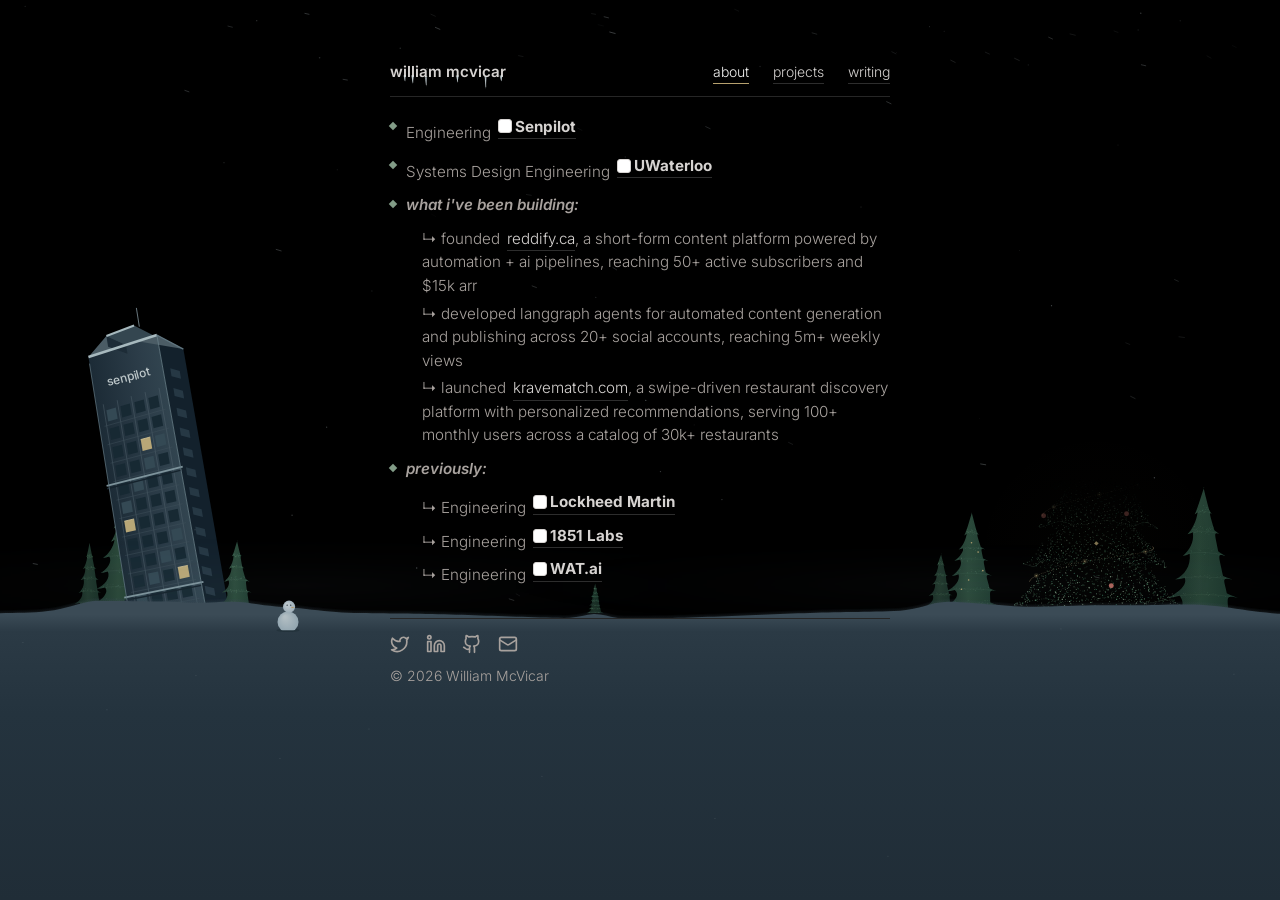
==== commit 24f3d926: "Updated image logo" ====
--- a/index.html
+++ b/index.html
@@ -8,20 +8,25 @@
       name="description"
       content="William McVicar - software engineer focused on AI and product-driven systems."
     />
-    <link rel="canonical" href="https://wmcvicar.me" />
+    <link rel="canonical" href="https://wmcvicar.me/" />
+    <meta property="og:type" content="website" />
+    <meta property="og:site_name" content="William McVicar" />
+    <meta property="og:locale" content="en_CA" />
     <meta property="og:title" content="William McVicar | Software Engineer" />
-    <meta
-      property="og:description"
-      content="Software engineer focused on AI and product-driven systems."
-    />
-    <meta property="og:url" content="https://wmcvicar.me" />
-    <meta property="og:type" content="website" />
-    <meta name="twitter:card" content="summary" />
+    <meta property="og:description" content="Software engineer focused on AI and product-driven systems." />
+    <meta property="og:url" content="https://wmcvicar.me/" />
+    <meta property="og:image" content="https://wmcvicar.me/og-image.png" />
+    <meta property="og:image:secure_url" content="https://wmcvicar.me/og-image.png" />
+    <meta property="og:image:type" content="image/png" />
+    <meta property="og:image:width" content="1200" />
+    <meta property="og:image:height" content="630" />
+    <meta property="og:image:alt" content="William McVicar — Software Engineer. AI, Backend, Infrastructure. wmcvicar.me" />
+    <meta name="twitter:card" content="summary_large_image" />
     <meta name="twitter:title" content="William McVicar | Software Engineer" />
-    <meta
-      name="twitter:description"
-      content="Software engineer focused on AI and product-driven systems."
-    />
+    <meta name="twitter:description" content="Software engineer focused on AI and product-driven systems." />
+    <meta name="twitter:image" content="https://wmcvicar.me/og-image.png" />
+    <meta name="twitter:image:alt" content="William McVicar — Software Engineer. AI, Backend, Infrastructure. wmcvicar.me" />
+    <meta name="twitter:creator" content="@wmcvicar_" />
     <link rel="icon" href="/favicon.svg" type="image/svg+xml" />
     <link rel="preconnect" href="https://fonts.googleapis.com" />
     <link rel="preconnect" href="https://fonts.gstatic.com" crossorigin />
--- a/seasonal.css
+++ b/seasonal.css
@@ -9,17 +9,14 @@
 .winter-season .group-label::before { background: #829c87; }
 .winter-season .copyright { color: var(--text); }
 .winter-season .site-title { position: relative; }
-.winter-season .site-title::after {
-  content: '';
+.winter-season .header-ice {
   position: absolute;
-  left: 11px;
-  bottom: -4px;
-  width: 34px;
-  height: 5px;
-  background: #b3c6cf;
-  opacity: .35;
-  clip-path: polygon(0 0, 12% 0, 7% 65%, 0 0, 55% 0, 61% 100%, 66% 0, 100% 0);
+  left: 0;
+  top: 0;
+  display: block;
+  overflow: visible;
   pointer-events: none;
+  user-select: none;
 }
 .winter-world {
   position: fixed;
@@ -64,6 +61,11 @@
     margin-bottom: max(16px, env(safe-area-inset-bottom));
     overflow: hidden;
   }
+  .winter-world .winter-accumulation {
+    position: absolute;
+    inset: 0;
+    z-index: 2;
+  }
   .winter-tree {
     right: max(8px, env(safe-area-inset-right));
     width: min(calc(56vw * var(--winter-tree-scale, 1)), 220px);
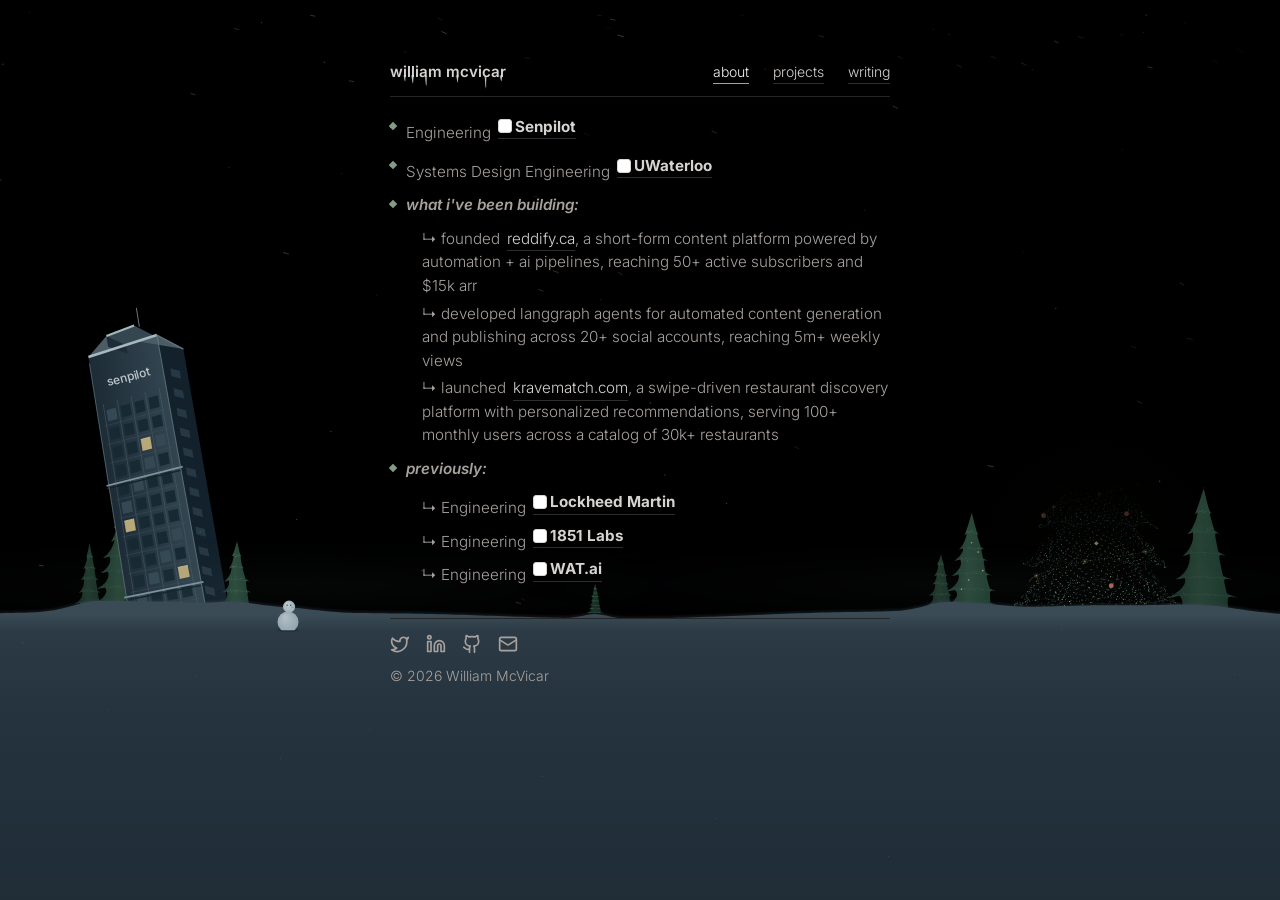
==== commit fbb072b3: "Updated twitter link logo" ====
--- a/index.html
+++ b/index.html
@@ -8,15 +8,15 @@
       name="description"
       content="William McVicar - software engineer focused on AI and product-driven systems."
     />
-    <link rel="canonical" href="https://wmcvicar.me/" />
+    <link rel="canonical" href="https://www.wmcvicar.me/" />
     <meta property="og:type" content="website" />
     <meta property="og:site_name" content="William McVicar" />
     <meta property="og:locale" content="en_CA" />
     <meta property="og:title" content="William McVicar | Software Engineer" />
     <meta property="og:description" content="Software engineer focused on AI and product-driven systems." />
-    <meta property="og:url" content="https://wmcvicar.me/" />
-    <meta property="og:image" content="https://wmcvicar.me/og-image.png" />
-    <meta property="og:image:secure_url" content="https://wmcvicar.me/og-image.png" />
+    <meta property="og:url" content="https://www.wmcvicar.me/" />
+    <meta property="og:image" content="https://www.wmcvicar.me/og-image-v2.png" />
+    <meta property="og:image:secure_url" content="https://www.wmcvicar.me/og-image-v2.png" />
     <meta property="og:image:type" content="image/png" />
     <meta property="og:image:width" content="1200" />
     <meta property="og:image:height" content="630" />
@@ -24,7 +24,7 @@
     <meta name="twitter:card" content="summary_large_image" />
     <meta name="twitter:title" content="William McVicar | Software Engineer" />
     <meta name="twitter:description" content="Software engineer focused on AI and product-driven systems." />
-    <meta name="twitter:image" content="https://wmcvicar.me/og-image.png" />
+    <meta name="twitter:image" content="https://www.wmcvicar.me/og-image-v2.png" />
     <meta name="twitter:image:alt" content="William McVicar — Software Engineer. AI, Backend, Infrastructure. wmcvicar.me" />
     <meta name="twitter:creator" content="@wmcvicar_" />
     <link rel="icon" href="/favicon.svg" type="image/svg+xml" />
